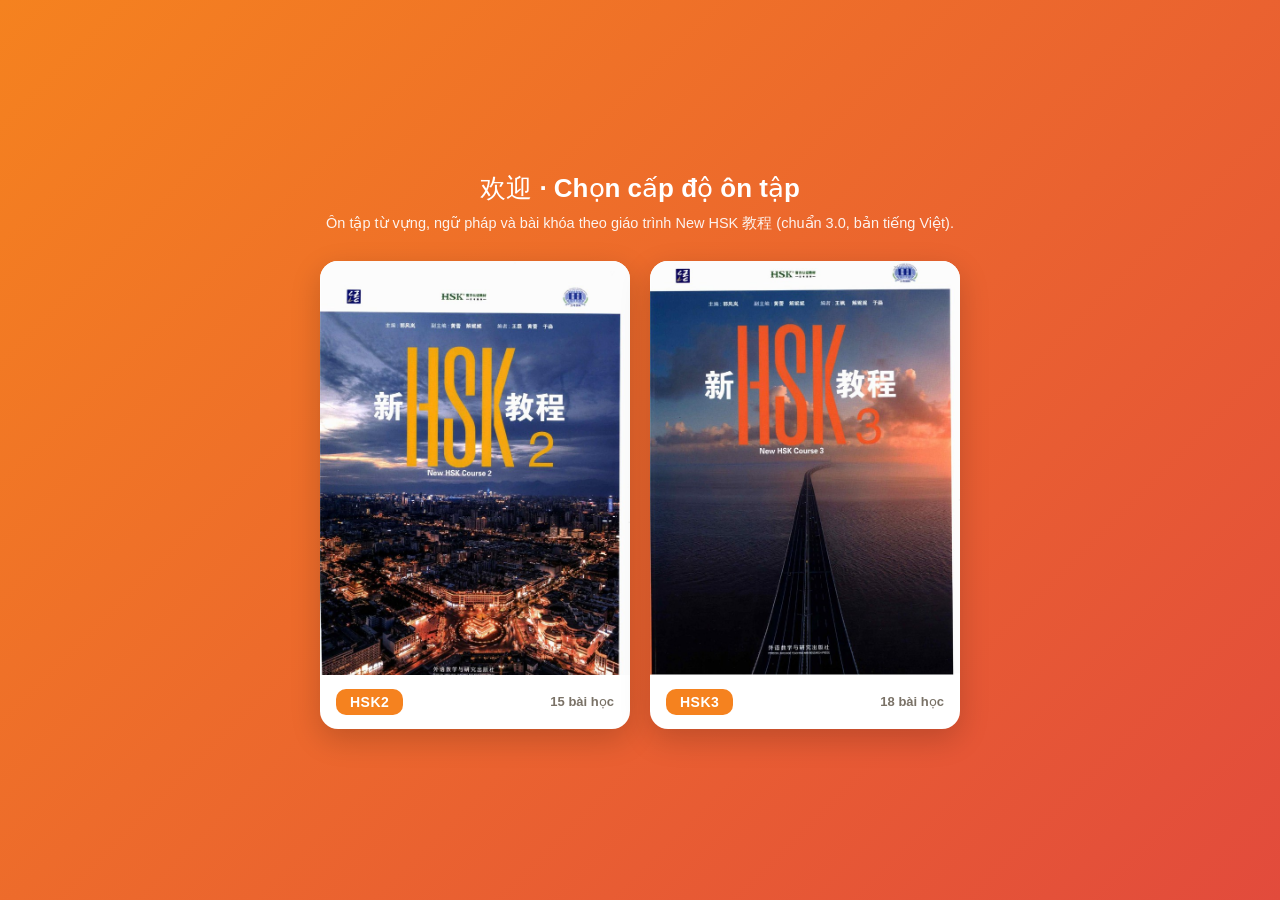
==== index.html @ 250226ad "remove footer counter" ====
<!DOCTYPE html>
<html lang="vi">
<head>
<meta charset="UTF-8">
<meta name="viewport" content="width=device-width, initial-scale=1.0">
<title>Ôn tập HSK (3.0) - Chọn cấp độ</title>
<link rel="stylesheet" href="style.css">

<!-- Google tag (gtag.js) -->
<script async src="https://www.googletagmanager.com/gtag/js?id=G-205LXB6XP1"></script>
<script>
  window.dataLayer = window.dataLayer || [];
  function gtag(){dataLayer.push(arguments);}
  gtag('js', new Date());

  gtag('config', 'G-205LXB6XP1');
</script>
</head>
<body>

<div class="level-picker">
  <div class="level-picker-inner">
    <div class="level-picker-head">
      <h1>欢迎 · Chọn cấp độ ôn tập</h1>
      <p>Ôn tập từ vựng, ngữ pháp và bài khóa theo giáo trình New HSK 教程 (chuẩn 3.0, bản tiếng Việt).</p>
    </div>
    <div class="level-grid">
      <a class="level-card" href="hsk2/index.html">
        <img class="level-cover" src="assets/covers/hsk2-cover.jpg" alt="新HSK教程2">
        <div class="level-info">
          <span class="level-badge">HSK2</span>
          <div class="level-meta">15 bài học</div>
        </div>
      </a>
      <a class="level-card" href="hsk3/index.html">
        <img class="level-cover" src="assets/covers/hsk3-cover.jpg" alt="新HSK教程3">
        <div class="level-info">
          <span class="level-badge">HSK3</span>
          <div class="level-meta">18 bài học</div>
        </div>
      </a>
    </div>
  </div>
</div>

</body>
</html>
---- style.css ----
:root {
  --orange: #f5821f;
  --orange-dark: #d9690a;
  --orange-light: #fff1e2;
  --red: #e24b3c;
  --ink: #2a2520;
  --muted: #7a7267;
  --line: #ece4d8;
  --bg: #fbf8f3;
  --card: #ffffff;
  --green: #3fa155;
  --radius: 14px;
  font-synthesis: none;
}

* { box-sizing: border-box; }

html, body {
  margin: 0;
  padding: 0;
  height: 100%;
  background: var(--bg);
  color: var(--ink);
  font-family: -apple-system, BlinkMacSystemFont, "Segoe UI", "PingFang SC", "Helvetica Neue", Arial, sans-serif;
}

.hanzi, .cn-text {
  font-family: "PingFang SC", "Microsoft YaHei", "Heiti SC", "SimHei", "Noto Sans SC", "Segoe UI", sans-serif;
}

.app { display: flex; flex-direction: column; height: 100vh; }

/* Topbar */
.topbar {
  display: flex;
  align-items: center;
  gap: 14px;
  padding: 10px 16px;
  background: linear-gradient(135deg, var(--orange) 0%, var(--red) 100%);
  color: white;
  box-shadow: 0 2px 10px rgba(0,0,0,0.12);
  z-index: 20;
  flex-shrink: 0;
}
.icon-btn {
  background: rgba(255,255,255,0.18);
  border: none;
  color: white;
  width: 36px; height: 36px;
  border-radius: 10px;
  font-size: 16px;
  cursor: pointer;
  flex-shrink: 0;
}
.icon-btn:hover { background: rgba(255,255,255,0.3); }
.brand { display: flex; align-items: center; gap: 10px; flex-shrink: 0; }
.brand-badge {
  background: white; color: var(--orange-dark);
  font-weight: 800; font-size: 13px;
  padding: 4px 9px; border-radius: 8px;
  letter-spacing: 0.5px;
}
.brand-title { font-size: 14px; font-weight: 500; opacity: 0.95; white-space: nowrap; }
.brand-title strong { font-weight: 700; }
.topbar-search { flex: 1; max-width: 420px; margin-left: auto; }
.topbar-search input {
  width: 100%;
  padding: 9px 14px;
  border-radius: 10px;
  border: none;
  background: rgba(255,255,255,0.92);
  font-size: 14px;
  outline: none;
}

.layout { flex: 1; display: flex; min-height: 0; position: relative; }

/* Sidebar */
.sidebar {
  width: 260px;
  flex-shrink: 0;
  background: var(--card);
  border-right: 1px solid var(--line);
  overflow-y: auto;
  padding: 14px 10px 30px;
  transition: width .2s ease, padding .2s ease;
}
@media (min-width: 861px) {
  .sidebar.collapsed { width: 0; padding: 0; border-right: none; overflow: hidden; }
}
.sidebar-section { margin-bottom: 18px; }
.sidebar-label {
  font-size: 11px; text-transform: uppercase; letter-spacing: 0.8px;
  color: var(--muted); font-weight: 700; padding: 6px 10px;
}
.nav-item, .lesson-item {
  display: flex; align-items: center; gap: 8px;
  padding: 10px 12px; border-radius: 10px;
  text-decoration: none; color: var(--ink); font-size: 14px;
  cursor: pointer; margin-bottom: 2px; font-weight: 500;
  border: none; background: none; width: 100%; text-align: left;
}
.nav-item:hover, .lesson-item:hover { background: var(--orange-light); }
.nav-item.active, .lesson-item.active { background: var(--orange); color: white; }
.lesson-item .lid {
  display: inline-flex; align-items: center; justify-content: center;
  width: 24px; height: 24px; border-radius: 7px;
  background: var(--orange-light); color: var(--orange-dark);
  font-size: 12px; font-weight: 800; flex-shrink: 0;
}
.lesson-item.active .lid { background: rgba(255,255,255,0.25); color: white; }
.lesson-item .ltitle { overflow: hidden; text-overflow: ellipsis; white-space: nowrap; font-size: 13.5px; }
.sidebar-backdrop { display: none; }

/* Main */
.main { flex: 1; overflow-y: auto; padding: 22px 26px 60px; min-width: 0; }
.main-inner { max-width: 920px; margin: 0 auto; }

/* Home */
.hero {
  background: linear-gradient(135deg, var(--orange) 0%, var(--red) 100%);
  border-radius: var(--radius);
  padding: 28px 26px;
  color: white;
  margin-bottom: 20px;
}
.hero h1 { margin: 0 0 6px; font-size: 22px; }
.hero p { margin: 0; opacity: 0.92; font-size: 14px; }
.stat-grid { display: grid; grid-template-columns: repeat(auto-fit, minmax(140px,1fr)); gap: 12px; margin: 20px 0; }
.stat-card {
  background: var(--card); border: 1px solid var(--line); border-radius: var(--radius);
  padding: 16px; text-align: center;
}
.stat-card .num { font-size: 26px; font-weight: 800; color: var(--orange-dark); }
.stat-card .label { font-size: 12.5px; color: var(--muted); margin-top: 4px; }

.section-title {
  font-size: 15px; font-weight: 700; margin: 24px 0 10px;
  display: flex; align-items: center; gap: 8px;
}

.lesson-grid { display: grid; grid-template-columns: repeat(auto-fill, minmax(230px,1fr)); gap: 12px; }
.lesson-card {
  background: var(--card); border: 1px solid var(--line); border-radius: var(--radius);
  padding: 14px 16px; cursor: pointer; transition: box-shadow .15s, transform .15s;
  text-decoration: none; color: var(--ink); display: block;
}
.lesson-card:hover { box-shadow: 0 6px 18px rgba(0,0,0,0.08); transform: translateY(-1px); }
.lesson-card .tag {
  display: inline-block; background: var(--orange); color: white; font-size: 11px; font-weight: 800;
  padding: 2px 8px; border-radius: 6px; margin-bottom: 8px;
}
.lesson-card .lc-cn { font-size: 16px; font-weight: 700; margin-bottom: 2px; }
.lesson-card .lc-vn { font-size: 13px; color: var(--muted); }
.lesson-card .lc-meta { font-size: 11.5px; color: var(--orange-dark); margin-top: 8px; font-weight: 600; }

.legend-table { width: 100%; border-collapse: collapse; font-size: 13px; }
.legend-table th, .legend-table td { text-align: left; padding: 6px 10px; border-bottom: 1px solid var(--line); }
.legend-table th { color: var(--muted); font-weight: 600; font-size: 11.5px; text-transform: uppercase; }

/* Lesson page header */
.lesson-head {
  background: var(--card); border: 1px solid var(--line); border-radius: var(--radius);
  padding: 18px 20px; margin-bottom: 16px;
}
.lesson-head .tag { display: inline-block; background: var(--orange); color: white; font-size: 12px; font-weight: 800; padding: 3px 10px; border-radius: 7px; margin-bottom: 8px; }
.lesson-head h2 { margin: 0 0 2px; font-size: 20px; }
.lesson-head .pinyin-line { color: var(--orange-dark); font-size: 13.5px; margin-bottom: 2px; }
.lesson-head .vn-line { color: var(--muted); font-size: 14px; }
.goals { margin-top: 12px; padding-top: 12px; border-top: 1px dashed var(--line); }
.goals ul { margin: 6px 0 0; padding-left: 20px; font-size: 13.5px; color: var(--ink); }
.goals li { margin-bottom: 4px; }

/* Tabs */
.tabs { display: flex; gap: 6px; margin-bottom: 16px; border-bottom: 2px solid var(--line); }
.tab-btn {
  background: none; border: none; padding: 10px 16px; font-size: 14px; font-weight: 600;
  color: var(--muted); cursor: pointer; border-bottom: 2px solid transparent; margin-bottom: -2px;
  display: inline-flex; align-items: center; gap: 6px;
}
.tab-btn.active { color: var(--orange-dark); border-bottom-color: var(--orange); }
.lesson-nav { display: flex; justify-content: space-between; margin-top: 24px; gap: 10px; }

/* Vocab table */
.vocab-toolbar { display: flex; gap: 10px; margin-bottom: 12px; align-items: center; flex-wrap: wrap; }
.vocab-toolbar input[type=search] {
  flex: 1; min-width: 180px; padding: 9px 12px; border-radius: 10px; border: 1px solid var(--line); font-size: 13.5px;
}
.vocab-toolbar select,
.fc-setup select {
  padding: 9px 32px 9px 12px; border-radius: 10px; border: 1px solid var(--line);
  font-size: 13.5px; font-family: inherit; color: var(--ink); background-color: var(--card);
  appearance: none; -webkit-appearance: none; cursor: pointer;
  background-image: url("data:image/svg+xml,%3Csvg xmlns='http://www.w3.org/2000/svg' width='10' height='6'%3E%3Cpath d='M0 0l5 6 5-6z' fill='%237a7267'/%3E%3C/svg%3E");
  background-repeat: no-repeat; background-position: right 12px center;
}
.vocab-toolbar select:focus, .fc-setup select:focus { outline: none; border-color: var(--orange); }
.vocab-card-list { display: flex; flex-direction: column; gap: 8px; }
.vocab-row {
  display: flex; align-items: center; gap: 14px;
  background: var(--card); border: 1px solid var(--line); border-radius: 12px;
  padding: 10px 14px;
}
.vocab-row .vhanzi { font-size: 22px; font-weight: 700; min-width: 70px; }
.vocab-row .vmid { flex: 1; min-width: 0; }
.vocab-row .vpinyin { color: var(--orange-dark); font-size: 13.5px; font-weight: 600; }
.vocab-row .vpos { display: inline-block; background: var(--orange-light); color: var(--orange-dark); font-size: 11px; font-weight: 700; padding: 1px 7px; border-radius: 6px; margin-left: 6px; }
.vocab-row .vvn { font-size: 14px; margin-top: 2px; }
.vspeak { background: none; border: none; cursor: pointer; color: var(--muted); padding: 0; display: inline-flex; align-items: center; vertical-align: middle; flex-shrink: 0; }
.icon-speaker { width: 17px; height: 17px; display: block; }
.vspeak-sm .icon-speaker { width: 14px; height: 14px; }
.icon-nav { width: 18px; height: 18px; display: block; flex-shrink: 0; }
.vocab-row .vwrite {
  background: var(--orange-light); color: var(--orange-dark); border: none; cursor: pointer;
  flex-shrink: 0; font-size: 11px; font-weight: 700; padding: 6px 10px; border-radius: 8px; white-space: nowrap;
}
.vocab-row .vwrite:hover { background: #ffe4c2; }
.vocab-row .vlesson { font-size: 11px; color: var(--muted); flex-shrink: 0; background: var(--bg); padding: 3px 8px; border-radius: 7px; }

/* Grammar */
.grammar-card {
  background: var(--card); border: 1px solid var(--line); border-radius: var(--radius);
  padding: 16px 18px; margin-bottom: 14px;
}
.grammar-card h3 { margin: 0 0 8px; font-size: 16px; color: var(--orange-dark); }
.grammar-card .explain { font-size: 14px; line-height: 1.6; margin-bottom: 10px; }
.example-row { padding: 8px 10px; background: var(--bg); border-radius: 9px; margin-bottom: 6px; font-size: 13.5px; }
.example-row .ex-cn { font-weight: 600; font-size: 15px; }
.example-row .ex-pinyin { color: var(--orange-dark); }
.example-row .ex-vn { color: var(--muted); }

/* Texts */
.text-card {
  background: var(--card); border: 1px solid var(--line); border-radius: var(--radius);
  padding: 18px 20px; margin-bottom: 16px;
}
.text-card .text-label { font-weight: 800; color: var(--orange-dark); margin-bottom: 10px; font-size: 14px; }
.audio-row { display: flex; flex-wrap: wrap; gap: 14px; margin-bottom: 14px; }
.audio-block {
  display: flex; flex-direction: column; gap: 4px;
  background: var(--orange-light); border-radius: 12px; padding: 8px 12px;
}
.audio-block .audio-label { font-size: 11.5px; font-weight: 700; color: var(--orange-dark); }
.audio-block audio { height: 32px; max-width: 260px; }
/* Dialogue — speech bubble with speaker avatar, like the textbook */
.dlg-line { display: flex; gap: 10px; margin-bottom: 16px; align-items: flex-start; }
.dlg-avatars { display: flex; flex-direction: row; flex-wrap: wrap; gap: 4px; width: 62px; flex-shrink: 0; justify-content: center; }
.avatar-chip { display: flex; flex-direction: column; align-items: center; width: 58px; }
.avatar-chip .avatar-img, .avatar-chip .avatar-fallback {
  width: 46px; height: 46px; border-radius: 50%; object-fit: cover;
  box-shadow: 0 2px 6px rgba(0,0,0,0.12); flex-shrink: 0;
}
.avatar-chip .avatar-fallback { border: 2px solid var(--orange); display: flex; align-items: center; justify-content: center; color: white; font-weight: 800; font-size: 16px; }
.avatar-chip .avatar-pinyin { font-size: 9px; color: var(--muted); margin-top: 4px; line-height: 1.1; white-space: nowrap; }
.avatar-chip .avatar-label {
  font-size: 10.5px; font-weight: 700; color: var(--ink); line-height: 1.15; text-align: center;
  max-width: 58px; overflow: hidden; text-overflow: ellipsis; white-space: nowrap;
}
.dlg-bubble {
  position: relative; flex: 1; min-width: 0;
  background: var(--card); border: 1.5px solid var(--orange); border-radius: 4px 16px 16px 16px;
  padding: 10px 16px 11px;
}
.dlg-pinyin { color: var(--orange-dark); font-size: 13px; margin-bottom: 2px; }
.dlg-cn { font-size: 16.5px; line-height: 1.55; font-weight: 600; }
.dlg-vn { color: var(--muted); font-size: 13.5px; margin-top: 12px; padding-top: 10px; border-top: 1px dashed var(--line); }

/* Passage — letter / diary page styling */
.diary-card {
  position: relative; overflow: hidden;
  background-color: #fdf8ec;
  background-image: repeating-linear-gradient(to bottom, transparent 0, transparent 30px, rgba(217,105,10,0.16) 31px);
  border: 1px solid #ecdcb8; border-radius: 14px;
  padding: 26px 28px 22px; box-shadow: 0 6px 18px rgba(0,0,0,0.07);
}
.diary-card::after {
  content: ''; position: absolute; top: 0; right: 0; width: 0; height: 0;
  border-style: solid; border-width: 0 28px 28px 0; border-color: transparent #f1dfb4 transparent transparent;
  filter: drop-shadow(-1px 1px 1px rgba(0,0,0,0.1));
}
.passage-pinyin { color: #b9772a; font-size: 13.5px; line-height: 1.9; }
.passage-cn {
  font-family: 'STKaiti', 'Kaiti SC', 'Kaiti TC', 'Baoli SC', '楷体', 'PingFang SC', serif;
  font-size: 18.5px; line-height: 2; color: #3a2f22; margin-top: 8px;
}
.passage-vn {
  color: #6b5a3f; font-size: 14px; line-height: 1.75; font-style: italic;
  margin-top: 16px; padding-top: 14px; padding-left: 14px; border-top: 1px dashed #d9c391; border-left: 3px solid #e3bd74;
}
.toggle-row { display: flex; gap: 8px; margin-bottom: 10px; }
.toggle-chip {
  font-size: 12px; padding: 5px 11px; border-radius: 20px; border: 1px solid var(--line);
  background: var(--card); cursor: pointer; font-weight: 600; color: var(--muted);
}
.toggle-chip.on { background: var(--orange); border-color: var(--orange); color: white; }
.hide-content { display: none !important; }

.btn {
  padding: 10px 18px; border-radius: 10px; border: none; font-size: 14px; font-weight: 700; cursor: pointer;
  display: inline-flex; align-items: center; justify-content: center; gap: 6px;
}
.btn-primary { background: var(--orange); color: white; }
.btn-primary:hover { background: var(--orange-dark); }
.btn-ghost { background: var(--orange-light); color: var(--orange-dark); }
.btn-ghost:hover { background: #ffe4c2; }
.btn-wrong { background: #fde3e0; color: var(--red); flex: 1; }
.btn-correct { background: #e1f3e4; color: var(--green); flex: 1; }
.btn:disabled { opacity: .5; cursor: not-allowed; }

.empty-state { text-align: center; padding: 50px 20px; color: var(--muted); }

/* Flashcard setup */
.fc-setup { background: var(--card); border: 1px solid var(--line); border-radius: var(--radius); padding: 20px; }
.fc-setup label { display: block; font-size: 13.5px; font-weight: 600; margin: 14px 0 6px; }
.fc-setup select { width: 100%; }
.radio-group { display: flex; gap: 10px; flex-wrap: wrap; }
.radio-chip { padding: 8px 14px; border-radius: 20px; border: 1px solid var(--line); cursor: pointer; font-size: 13px; font-weight: 600; }
.radio-chip.active { background: var(--orange); color: white; border-color: var(--orange); }

/* Flashcard modal */
.modal-overlay {
  display: none; position: fixed; inset: 0; background: rgba(30,20,10,0.55);
  align-items: center; justify-content: center; z-index: 100; padding: 16px;
}
.modal-overlay.show { display: flex; }
.modal.flashcard-modal {
  background: var(--bg); border-radius: 18px; width: 100%; max-width: 480px;
  padding: 16px; display: flex; flex-direction: column; gap: 14px;
}
.flashcard-header { display: flex; justify-content: space-between; align-items: center; font-size: 13px; color: var(--muted); font-weight: 700; }
.flashcard-header .icon-btn { background: var(--line); color: var(--ink); }
.flashcard-stage { perspective: 1200px; }
.flashcard {
  position: relative; width: 100%; height: 260px; cursor: pointer;
  transform-style: preserve-3d; transition: transform .45s;
}
.flashcard.flipped { transform: rotateY(180deg); }
.flashcard-face {
  position: absolute; inset: 0; backface-visibility: hidden;
  background: var(--card); border: 1px solid var(--line); border-radius: 16px;
  display: flex; flex-direction: column; align-items: center; justify-content: center;
  padding: 20px; text-align: center; gap: 8px;
}
.flashcard-back { transform: rotateY(180deg); }
.fc-hanzi { font-size: 44px; font-weight: 800; }
.fc-pinyin { font-size: 18px; color: var(--orange-dark); font-weight: 600; }
.fc-pos { font-size: 12px; color: var(--muted); }
.fc-vn { font-size: 18px; font-weight: 600; }
.fc-hint { font-size: 12px; color: var(--muted); margin-top: 10px; }
.flashcard-controls { display: flex; justify-content: center; gap: 10px; }
.flashcard-answers { display: flex; gap: 10px; }

/* Stroke order / handwriting practice modal */
.modal.stroke-modal {
  background: var(--bg); border-radius: 18px; width: 100%; max-width: 420px;
  padding: 18px; display: flex; flex-direction: column; gap: 12px;
}
.stroke-header { display: flex; justify-content: space-between; align-items: flex-start; }
.stroke-header .icon-btn { background: var(--line); color: var(--ink); }
.stroke-hanzi-title { font-size: 26px; font-weight: 800; }
.stroke-word-meta { font-size: 13px; color: var(--muted); margin-top: 2px; }
.stroke-char-tabs { display: flex; gap: 6px; flex-wrap: wrap; }
.stroke-char-tab {
  width: 36px; height: 36px; border-radius: 10px; border: 1px solid var(--line);
  background: var(--card); font-size: 16px; font-weight: 700; cursor: pointer; color: var(--ink);
}
.stroke-char-tab.active { background: var(--orange); border-color: var(--orange); color: white; }
.stroke-stage { display: flex; justify-content: center; }
.stroke-target {
  width: 260px; height: 260px; background: var(--card); border: 1px solid var(--line); border-radius: 16px;
  background-image: linear-gradient(var(--line) 1px, transparent 1px), linear-gradient(90deg, var(--line) 1px, transparent 1px);
  background-size: 50% 50%; background-position: center;
}
.stroke-feedback { min-height: 20px; text-align: center; font-size: 13.5px; font-weight: 600; color: var(--muted); }
.stroke-feedback.ok { color: var(--green); }
.stroke-feedback.warn { color: var(--red); }
.stroke-feedback.done { color: var(--orange-dark); }
.stroke-controls { display: flex; gap: 10px; }
.stroke-controls .btn { flex: 1; }

/* Level picker (landing page) */
.level-picker {
  min-height: 100vh; display: flex; align-items: center; justify-content: center;
  padding: 24px; background: linear-gradient(135deg, var(--orange) 0%, var(--red) 100%);
}
.level-picker-inner { max-width: 640px; width: 100%; }
.level-picker-head { text-align: center; color: white; margin-bottom: 28px; }
.level-picker-head h1 { margin: 0 0 8px; font-size: 26px; }
.level-picker-head p { margin: 0; opacity: 0.92; font-size: 14.5px; }
.level-grid { display: grid; grid-template-columns: repeat(auto-fit, minmax(220px,1fr)); gap: 20px; }
.level-card {
  background: var(--card); border-radius: 18px; overflow: hidden; text-decoration: none; color: var(--ink);
  box-shadow: 0 10px 30px rgba(0,0,0,0.18); transition: transform .15s, box-shadow .15s;
  display: flex; flex-direction: column;
}
.level-card:hover { transform: translateY(-4px); box-shadow: 0 16px 40px rgba(0,0,0,0.28); }
.level-card .level-cover { width: 100%; aspect-ratio: 3/4; object-fit: cover; object-position: top; display: block; }
.level-info {
  display: flex; align-items: center; justify-content: space-between; gap: 10px;
  padding: 14px 16px;
}
.level-badge {
  display: inline-block; background: var(--orange); color: white; font-weight: 800; font-size: 14px;
  padding: 5px 14px; border-radius: 10px; letter-spacing: 0.5px;
}
.level-card .level-meta { font-size: 13px; color: var(--muted); font-weight: 600; }


/* Responsive */
@media (max-width: 860px) {
  .brand-title { display: none; }
  .sidebar {
    position: fixed; top: 56px; bottom: 0; left: 0; z-index: 30;
    transform: translateX(-100%); transition: transform .2s; box-shadow: 4px 0 20px rgba(0,0,0,0.15);
  }
  .sidebar.open { transform: translateX(0); }
  .sidebar-backdrop.show { display: block; position: fixed; inset: 56px 0 0 0; background: rgba(0,0,0,0.3); z-index: 25; }
  .main { padding: 16px 14px 60px; }
}
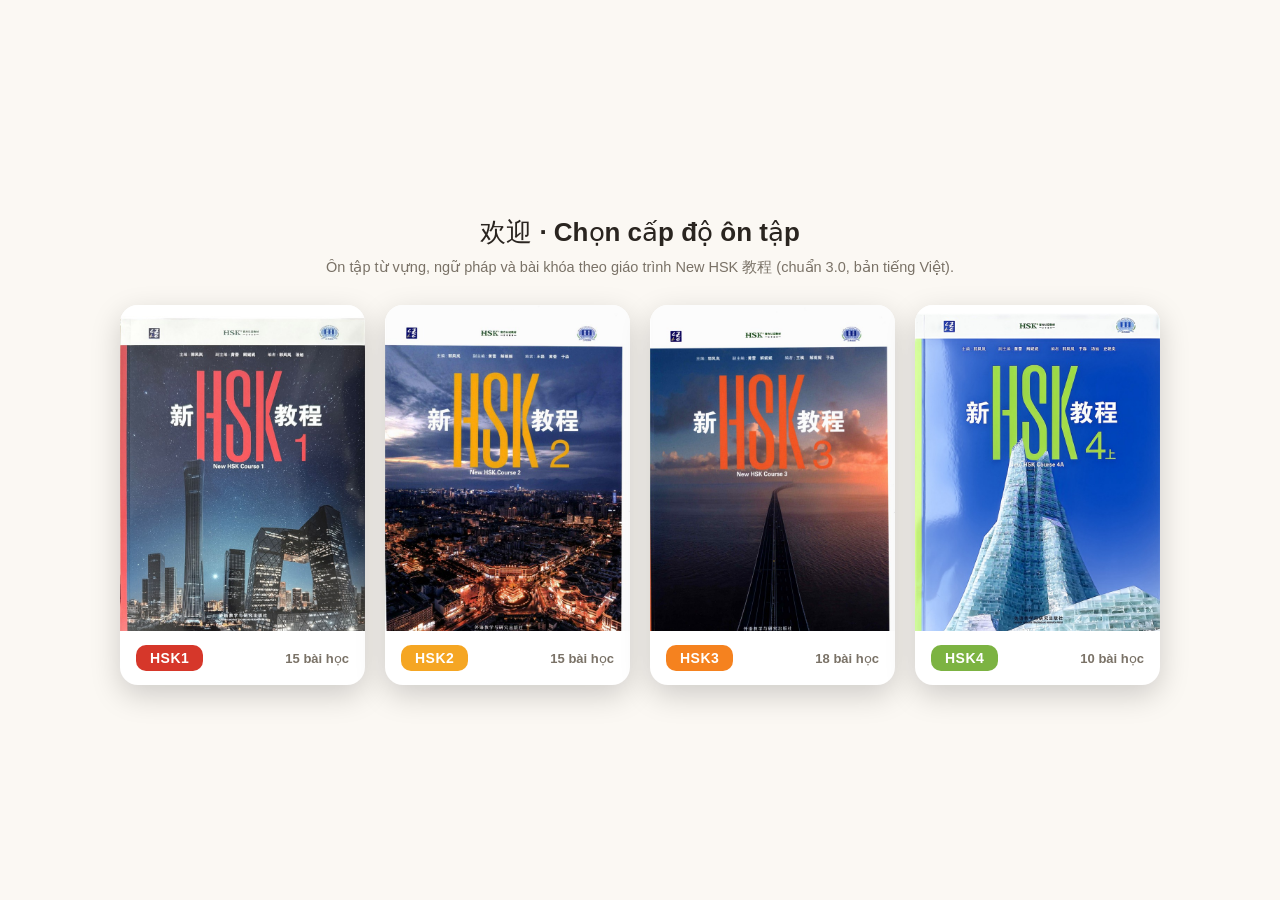
==== commit f957218f: "Add HSK1 and HSK4" ====
--- a/index.html
+++ b/index.html
@@ -25,18 +25,32 @@
       <p>Ôn tập từ vựng, ngữ pháp và bài khóa theo giáo trình New HSK 教程 (chuẩn 3.0, bản tiếng Việt).</p>
     </div>
     <div class="level-grid">
+      <a class="level-card" href="hsk1/index.html">
+        <img class="level-cover" src="assets/covers/hsk1-cover.jpg" alt="新HSK教程1">
+        <div class="level-info">
+          <span class="level-badge badge-hsk1">HSK1</span>
+          <div class="level-meta">15 bài học</div>
+        </div>
+      </a>
       <a class="level-card" href="hsk2/index.html">
         <img class="level-cover" src="assets/covers/hsk2-cover.jpg" alt="新HSK教程2">
         <div class="level-info">
-          <span class="level-badge">HSK2</span>
+          <span class="level-badge badge-hsk2">HSK2</span>
           <div class="level-meta">15 bài học</div>
         </div>
       </a>
       <a class="level-card" href="hsk3/index.html">
         <img class="level-cover" src="assets/covers/hsk3-cover.jpg" alt="新HSK教程3">
         <div class="level-info">
-          <span class="level-badge">HSK3</span>
+          <span class="level-badge badge-hsk3">HSK3</span>
           <div class="level-meta">18 bài học</div>
+        </div>
+      </a>
+      <a class="level-card" href="hsk4/index.html">
+        <img class="level-cover" src="assets/covers/hsk4-cover.jpg" alt="新HSK教程4上">
+        <div class="level-info">
+          <span class="level-badge badge-hsk4">HSK4</span>
+          <div class="level-meta">10 bài học</div>
         </div>
       </a>
     </div>
--- a/style.css
+++ b/style.css
@@ -9,6 +9,7 @@
   --bg: #fbf8f3;
   --card: #ffffff;
   --green: #3fa155;
+  --accent2: #e24b3c;
   --radius: 14px;
   font-synthesis: none;
 }
@@ -36,7 +37,7 @@
   align-items: center;
   gap: 14px;
   padding: 10px 16px;
-  background: linear-gradient(135deg, var(--orange) 0%, var(--red) 100%);
+  background: linear-gradient(135deg, var(--orange) 0%, var(--accent2) 100%);
   color: white;
   box-shadow: 0 2px 10px rgba(0,0,0,0.12);
   z-index: 20;
@@ -118,7 +119,7 @@
 
 /* Home */
 .hero {
-  background: linear-gradient(135deg, var(--orange) 0%, var(--red) 100%);
+  background: linear-gradient(135deg, var(--orange) 0%, var(--accent2) 100%);
   border-radius: var(--radius);
   padding: 28px 26px;
   color: white;
@@ -269,7 +270,6 @@
 .diary-card {
   position: relative; overflow: hidden;
   background-color: #fdf8ec;
-  background-image: repeating-linear-gradient(to bottom, transparent 0, transparent 30px, rgba(217,105,10,0.16) 31px);
   border: 1px solid #ecdcb8; border-radius: 14px;
   padding: 26px 28px 22px; box-shadow: 0 6px 18px rgba(0,0,0,0.07);
 }
@@ -381,13 +381,13 @@
 /* Level picker (landing page) */
 .level-picker {
   min-height: 100vh; display: flex; align-items: center; justify-content: center;
-  padding: 24px; background: linear-gradient(135deg, var(--orange) 0%, var(--red) 100%);
-}
-.level-picker-inner { max-width: 640px; width: 100%; }
-.level-picker-head { text-align: center; color: white; margin-bottom: 28px; }
+  padding: 24px; background: var(--bg);
+}
+.level-picker-inner { max-width: 1040px; width: 100%; }
+.level-picker-head { text-align: center; color: var(--ink); margin-bottom: 28px; }
 .level-picker-head h1 { margin: 0 0 8px; font-size: 26px; }
-.level-picker-head p { margin: 0; opacity: 0.92; font-size: 14.5px; }
-.level-grid { display: grid; grid-template-columns: repeat(auto-fit, minmax(220px,1fr)); gap: 20px; }
+.level-picker-head p { margin: 0; color: var(--muted); font-size: 14.5px; }
+.level-grid { display: grid; grid-template-columns: repeat(auto-fit, minmax(190px,1fr)); gap: 20px; }
 .level-card {
   background: var(--card); border-radius: 18px; overflow: hidden; text-decoration: none; color: var(--ink);
   box-shadow: 0 10px 30px rgba(0,0,0,0.18); transition: transform .15s, box-shadow .15s;
@@ -403,6 +403,10 @@
   display: inline-block; background: var(--orange); color: white; font-weight: 800; font-size: 14px;
   padding: 5px 14px; border-radius: 10px; letter-spacing: 0.5px;
 }
+.level-badge.badge-hsk1 { background: #d6372a; }
+.level-badge.badge-hsk2 { background: #f5a623; }
+.level-badge.badge-hsk3 { background: #f5821f; }
+.level-badge.badge-hsk4 { background: #7cb342; }
 .level-card .level-meta { font-size: 13px; color: var(--muted); font-weight: 600; }
 
 
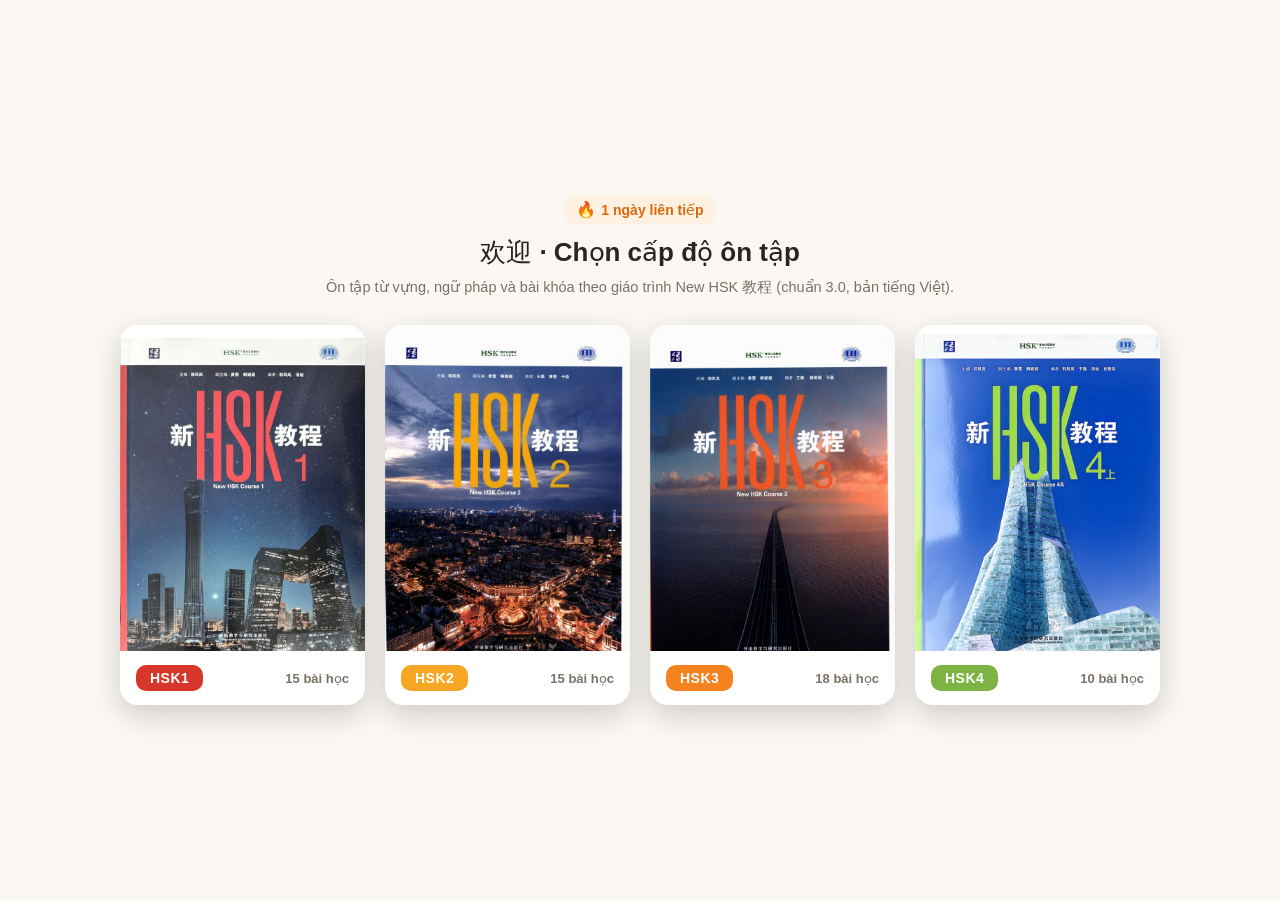
==== commit ce85472b: "Add icon and streak" ====
--- a/index.html
+++ b/index.html
@@ -4,6 +4,7 @@
 <meta charset="UTF-8">
 <meta name="viewport" content="width=device-width, initial-scale=1.0">
 <title>Ôn tập HSK (3.0) - Chọn cấp độ</title>
+<link rel="icon" type="image/png" href="assets/icons/favicon-root.png">
 <link rel="stylesheet" href="style.css">
 
 <!-- Google tag (gtag.js) -->
@@ -15,11 +16,23 @@
 
   gtag('config', 'G-205LXB6XP1');
 </script>
+<script src="streak.js"></script>
 </head>
 <body>
 
 <div class="level-picker">
   <div class="level-picker-inner">
+    <div class="streak-row">
+      <div class="streak-badge on-light gray" id="streakBadge">
+        <span class="streak-flame-wrap"><span class="streak-flame">🔥</span></span>
+        <span class="streak-text"><span class="streak-count">0</span> ngày liên tiếp</span>
+      </div>
+    </div>
+    <!-- <div class="streak-debug-row">
+      <span>Debug:</span>
+      <button type="button" onclick="debugStreakContinue()">Nối chuỗi</button>
+      <button type="button" onclick="debugStreakBreak()">Cắt chuỗi</button>
+    </div> -->
     <div class="level-picker-head">
       <h1>欢迎 · Chọn cấp độ ôn tập</h1>
       <p>Ôn tập từ vựng, ngữ pháp và bài khóa theo giáo trình New HSK 教程 (chuẩn 3.0, bản tiếng Việt).</p>
--- a/style.css
+++ b/style.css
@@ -74,6 +74,58 @@
   outline: none;
 }
 
+/* Streak badge */
+.streak-badge {
+  display: flex; align-items: center; gap: 5px; flex-shrink: 0;
+  background: rgba(255,255,255,0.22); color: white;
+  padding: 7px 13px; border-radius: 20px; font-weight: 800; font-size: 14px;
+}
+.streak-badge.on-light { background: var(--orange-light); color: var(--orange-dark); }
+.streak-row { display: flex; justify-content: center; margin-bottom: 10px; }
+
+.streak-flame-wrap {
+  display: inline-block; font-size: 16px; line-height: 1;
+  filter: grayscale(0) brightness(1); opacity: 1;
+  transition: filter .7s ease, opacity .7s ease;
+}
+.streak-flame {
+  display: inline-block;
+  animation: streakFlicker 1.6s ease-in-out infinite;
+  transform-origin: 50% 85%;
+}
+@keyframes streakFlicker {
+  0%, 100% { transform: scale(1) rotate(-3deg); }
+  25% { transform: scale(1.1, 0.92) rotate(3deg); }
+  50% { transform: scale(0.92, 1.08) rotate(-4deg); }
+  75% { transform: scale(1.06, 0.95) rotate(2deg); }
+}
+.streak-badge.gray .streak-flame-wrap { filter: grayscale(1) brightness(0.75); opacity: .55; }
+.streak-badge.extinguishing .streak-flame-wrap { filter: grayscale(1) brightness(0.55); opacity: .35; transition: filter .5s ease, opacity .5s ease; }
+.streak-badge.igniting .streak-flame-wrap { filter: grayscale(0) brightness(1.35); opacity: 1; transition: filter .45s ease, opacity .45s ease; }
+.streak-badge.lit .streak-flame-wrap { filter: grayscale(0) brightness(1); opacity: 1; }
+
+.streak-text { display: inline-block; transition: opacity .5s ease; opacity: 1; }
+.streak-badge.gray .streak-text { opacity: .55; }
+.streak-badge.extinguishing .streak-text { opacity: .35; transition: opacity .5s ease; }
+.streak-badge.igniting .streak-text, .streak-badge.lit .streak-text { opacity: 1; }
+
+.streak-badge.pulse { animation: streakPulse .6s ease; }
+@keyframes streakPulse {
+  0% { transform: scale(1); }
+  35% { transform: scale(1.16); }
+  65% { transform: scale(0.96); }
+  100% { transform: scale(1); }
+}
+.streak-count { display: inline-block; }
+
+.streak-debug-row { display: flex; align-items: center; gap: 8px; justify-content: center; margin-bottom: 18px; }
+.streak-debug-row span { font-size: 12px; color: var(--muted); }
+.streak-debug-row button {
+  font-size: 12px; padding: 5px 11px; border-radius: 20px; cursor: pointer;
+  border: 1px dashed var(--line); background: var(--card); color: var(--muted); font-weight: 600;
+}
+.streak-debug-row button:hover { color: var(--orange-dark); border-color: var(--orange); }
+
 .layout { flex: 1; display: flex; min-height: 0; position: relative; }
 
 /* Sidebar */
@@ -236,6 +288,18 @@
   padding: 18px 20px; margin-bottom: 16px;
 }
 .text-card .text-label { font-weight: 800; color: var(--orange-dark); margin-bottom: 10px; font-size: 14px; }
+.text-scene { display: flex; gap: 18px; align-items: flex-start; }
+.text-scene .text-main { flex: 1; min-width: 0; }
+.text-illustration {
+  flex: 0 0 38%; max-width: 320px; align-self: flex-start;
+  border-radius: 14px; overflow: hidden; position: sticky; top: 14px;
+  box-shadow: 0 6px 18px rgba(0,0,0,0.12);
+}
+.text-illustration img { width: 100%; height: 100%; object-fit: cover; display: block; }
+@media (max-width: 720px) {
+  .text-scene { flex-direction: column; }
+  .text-illustration { flex: none; max-width: none; width: 100%; max-height: 260px; position: static; order: -1; }
+}
 .audio-row { display: flex; flex-wrap: wrap; gap: 14px; margin-bottom: 14px; }
 .audio-block {
   display: flex; flex-direction: column; gap: 4px;
@@ -265,6 +329,7 @@
 .dlg-pinyin { color: var(--orange-dark); font-size: 13px; margin-bottom: 2px; }
 .dlg-cn { font-size: 16.5px; line-height: 1.55; font-weight: 600; }
 .dlg-vn { color: var(--muted); font-size: 13.5px; margin-top: 12px; padding-top: 10px; border-top: 1px dashed var(--line); }
+.new-word { color: var(--red); }
 
 /* Passage — letter / diary page styling */
 .diary-card {
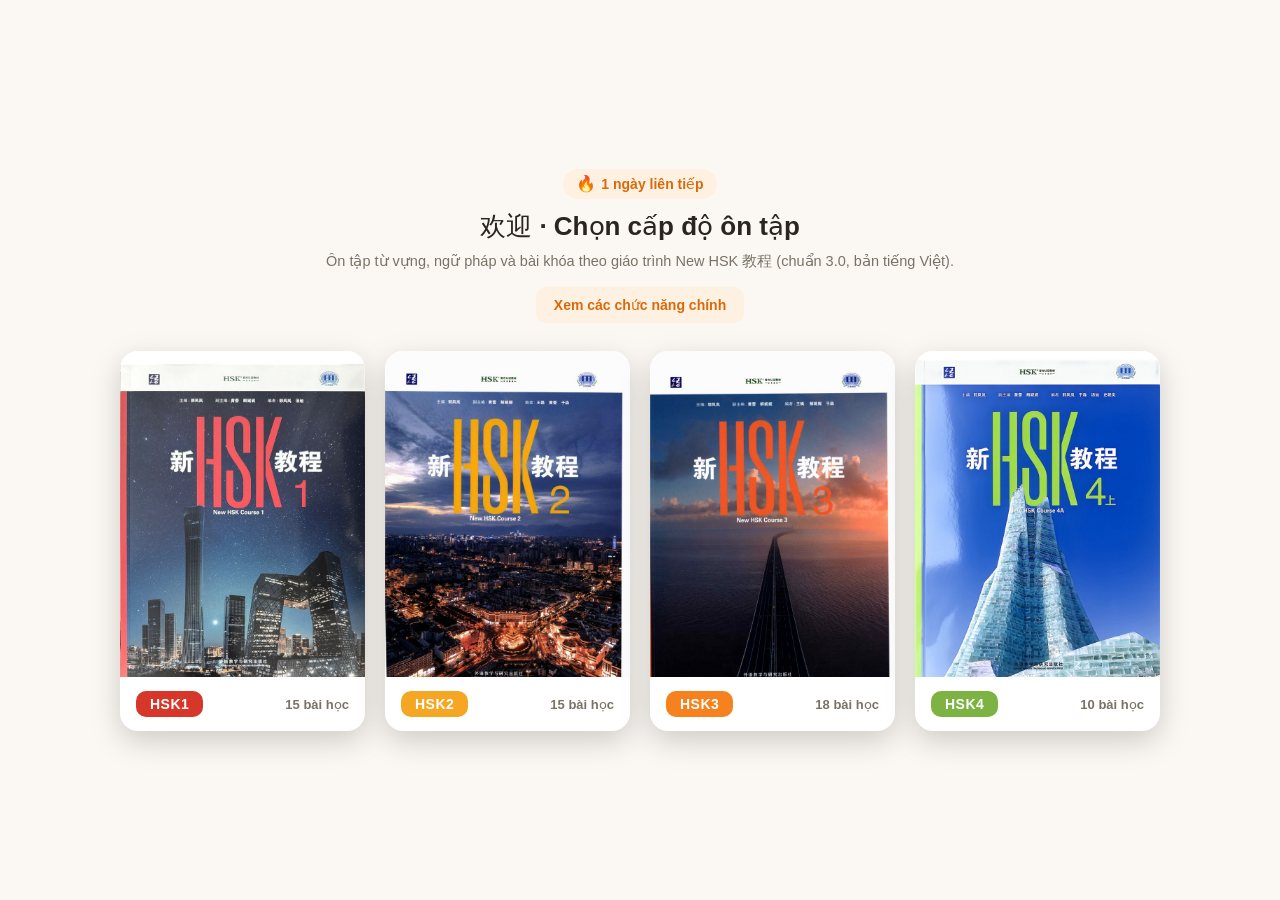
==== commit e7a38d1b: "Update font and popup" ====
--- a/index.html
+++ b/index.html
@@ -36,6 +36,7 @@
     <div class="level-picker-head">
       <h1>欢迎 · Chọn cấp độ ôn tập</h1>
       <p>Ôn tập từ vựng, ngữ pháp và bài khóa theo giáo trình New HSK 教程 (chuẩn 3.0, bản tiếng Việt).</p>
+      <button type="button" class="btn btn-ghost" id="featuresBtn" onclick="document.getElementById('featuresModal').classList.add('show')">Xem các chức năng chính</button>
     </div>
     <div class="level-grid">
       <a class="level-card" href="hsk1/index.html">
@@ -70,5 +71,20 @@
   </div>
 </div>
 
+<div class="modal-overlay" id="featuresModal">
+  <div class="modal features-modal">
+    <div class="flashcard-header">
+      <span>Các chức năng chính</span>
+      <button type="button" class="icon-btn" onclick="document.getElementById('featuresModal').classList.remove('show')">✕</button>
+    </div>
+    <ul class="features-list">
+      <li><strong>Chọn cấp độ</strong> &ndash; HSK1 đến HSK4, mỗi cấp độ gồm nhiều bài học theo giáo trình New HSK 教程 (chuẩn 3.0).</li>
+      <li><strong>Ngữ pháp &amp; bài khóa</strong> &ndash; ôn lại điểm ngữ pháp và nội dung bài khóa (kèm file audio chuẩn) của từng bài.</li>
+      <li><strong>Học từ vựng</strong> &ndash; xem Hán tự, pinyin, nghĩa tiếng Việt và luyện với flashcard lật thẻ. Đặc biệt, xem lịch sử hình thành của chữ Hán qua tài liệu Hán văn giải tự.</li>
+      <li><strong>Luyện viết chữ</strong> &ndash; tập viết theo thứ tự nét (stroke order) cho từng Hán tự.</li>
+    </ul>
+  </div>
+</div>
+
 </body>
 </html>
--- a/style.css
+++ b/style.css
@@ -329,7 +329,8 @@
 .dlg-pinyin { color: var(--orange-dark); font-size: 13px; margin-bottom: 2px; }
 .dlg-cn { font-size: 16.5px; line-height: 1.55; font-weight: 600; }
 .dlg-vn { color: var(--muted); font-size: 13.5px; margin-top: 12px; padding-top: 10px; border-top: 1px dashed var(--line); }
-.new-word { color: var(--red); }
+.new-word { color: var(--red); cursor: pointer; text-decoration: underline dotted; text-underline-offset: 3px; }
+.new-word:hover { color: var(--orange-dark); }
 
 /* Passage — letter / diary page styling */
 .diary-card {
@@ -343,16 +344,23 @@
   border-style: solid; border-width: 0 28px 28px 0; border-color: transparent #f1dfb4 transparent transparent;
   filter: drop-shadow(-1px 1px 1px rgba(0,0,0,0.1));
 }
-.passage-pinyin { color: #b9772a; font-size: 13.5px; line-height: 1.9; }
+.passage-line + .passage-line { margin-top: 14px; }
 .passage-cn {
-  font-family: 'STKaiti', 'Kaiti SC', 'Kaiti TC', 'Baoli SC', '楷体', 'PingFang SC', serif;
-  font-size: 18.5px; line-height: 2; color: #3a2f22; margin-top: 8px;
-}
+  font-family: 'STKaiti', 'Kaiti SC', 'Kaiti TC', 'Baoli SC', '楷体', 'KaiTi', 'DFKai-SB', '標楷體', 'PingFang SC', 'Ma Shan Zheng', serif;
+  font-size: 18.5px; line-height: 2.3; color: #3a2f22;
+}
+.passage-cn ruby { ruby-align: center; margin: 0 1px; }
+.passage-cn rt {
+  font-family: -apple-system, BlinkMacSystemFont, 'Segoe UI', sans-serif;
+  font-size: 11.5px; font-weight: 600; color: #b9772a; text-align: center;
+}
+.passage-cn.ruby-hide rt { visibility: hidden; }
 .passage-vn {
   color: #6b5a3f; font-size: 14px; line-height: 1.75; font-style: italic;
   margin-top: 16px; padding-top: 14px; padding-left: 14px; border-top: 1px dashed #d9c391; border-left: 3px solid #e3bd74;
 }
-.toggle-row { display: flex; gap: 8px; margin-bottom: 10px; }
+.toggle-row { display: flex; align-items: center; flex-wrap: wrap; gap: 8px; margin-bottom: 10px; }
+.toggle-note { font-size: 12px; color: var(--muted); }
 .toggle-chip {
   font-size: 12px; padding: 5px 11px; border-radius: 20px; border: 1px solid var(--line);
   background: var(--card); cursor: pointer; font-weight: 600; color: var(--muted);
@@ -415,6 +423,18 @@
 .flashcard-controls { display: flex; justify-content: center; gap: 10px; }
 .flashcard-answers { display: flex; gap: 10px; }
 
+/* New-word meaning popup */
+.word-modal {
+  background: var(--bg); border-radius: 18px; width: 100%; max-width: 360px;
+  padding: 16px; display: flex; flex-direction: column; gap: 14px;
+}
+.word-modal-body { display: flex; flex-direction: column; align-items: center; gap: 6px; text-align: center; padding: 10px 0 4px; }
+.word-hanzi { font-size: 40px; font-weight: 800; }
+.word-pinyin { font-size: 17px; color: var(--orange-dark); font-weight: 600; }
+.word-pos { font-size: 12px; color: var(--muted); }
+.word-vn { font-size: 17px; font-weight: 600; margin-top: 4px; }
+.word-modal-body .btn { margin-top: 10px; }
+
 /* Stroke order / handwriting practice modal */
 .modal.stroke-modal {
   background: var(--bg); border-radius: 18px; width: 100%; max-width: 420px;
@@ -451,7 +471,13 @@
 .level-picker-inner { max-width: 1040px; width: 100%; }
 .level-picker-head { text-align: center; color: var(--ink); margin-bottom: 28px; }
 .level-picker-head h1 { margin: 0 0 8px; font-size: 26px; }
-.level-picker-head p { margin: 0; color: var(--muted); font-size: 14.5px; }
+.level-picker-head p { margin: 0 0 16px; color: var(--muted); font-size: 14.5px; }
+.features-modal {
+  background: var(--bg); border-radius: 18px; width: 100%; max-width: 440px;
+  padding: 16px; display: flex; flex-direction: column; gap: 14px;
+}
+.features-list { margin: 0; padding-left: 20px; display: flex; flex-direction: column; gap: 10px; color: var(--ink); font-size: 14px; text-align: left; }
+.features-list li { line-height: 1.5; }
 .level-grid { display: grid; grid-template-columns: repeat(auto-fit, minmax(190px,1fr)); gap: 20px; }
 .level-card {
   background: var(--card); border-radius: 18px; overflow: hidden; text-decoration: none; color: var(--ink);
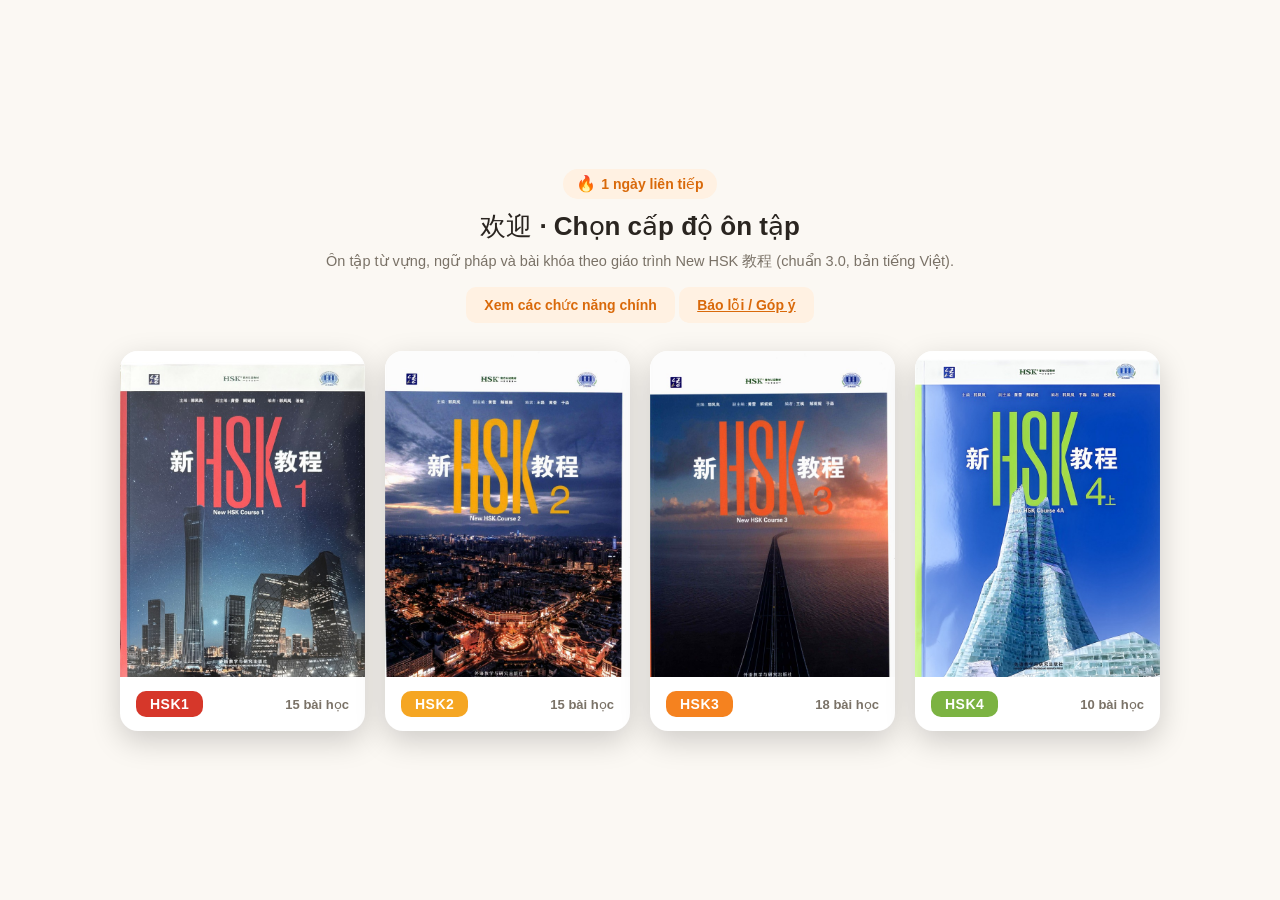
==== commit dc31c0c3: "Add Bug Report feature" ====
--- a/index.html
+++ b/index.html
@@ -37,6 +37,7 @@
       <h1>欢迎 · Chọn cấp độ ôn tập</h1>
       <p>Ôn tập từ vựng, ngữ pháp và bài khóa theo giáo trình New HSK 教程 (chuẩn 3.0, bản tiếng Việt).</p>
       <button type="button" class="btn btn-ghost" id="featuresBtn" onclick="document.getElementById('featuresModal').classList.add('show')">Xem các chức năng chính</button>
+      <a class="btn btn-ghost" href="https://forms.gle/Fj5xEgjCc4JBUwaV6" target="_blank" rel="noopener">Báo lỗi / Góp ý</a>
     </div>
     <div class="level-grid">
       <a class="level-card" href="hsk1/index.html">
@@ -80,7 +81,7 @@
     <ul class="features-list">
       <li><strong>Chọn cấp độ</strong> &ndash; HSK1 đến HSK4, mỗi cấp độ gồm nhiều bài học theo giáo trình New HSK 教程 (chuẩn 3.0).</li>
       <li><strong>Ngữ pháp &amp; bài khóa</strong> &ndash; ôn lại điểm ngữ pháp và nội dung bài khóa (kèm file audio chuẩn) của từng bài.</li>
-      <li><strong>Học từ vựng</strong> &ndash; xem Hán tự, pinyin, nghĩa tiếng Việt và luyện với flashcard lật thẻ. Đặc biệt, xem lịch sử hình thành của chữ Hán qua tài liệu Hán văn giải tự.</li>
+      <li><strong>Học từ vựng</strong> &ndash; xem Hán tự, pinyin, nghĩa tiếng Việt và luyện với flashcard lật thẻ.</li>
       <li><strong>Luyện viết chữ</strong> &ndash; tập viết theo thứ tự nét (stroke order) cho từng Hán tự.</li>
     </ul>
   </div>
--- a/style.css
+++ b/style.css
@@ -346,7 +346,6 @@
 }
 .passage-line + .passage-line { margin-top: 14px; }
 .passage-cn {
-  font-family: 'STKaiti', 'Kaiti SC', 'Kaiti TC', 'Baoli SC', '楷体', 'KaiTi', 'DFKai-SB', '標楷體', 'PingFang SC', 'Ma Shan Zheng', serif;
   font-size: 18.5px; line-height: 2.3; color: #3a2f22;
 }
 .passage-cn ruby { ruby-align: center; margin: 0 1px; }
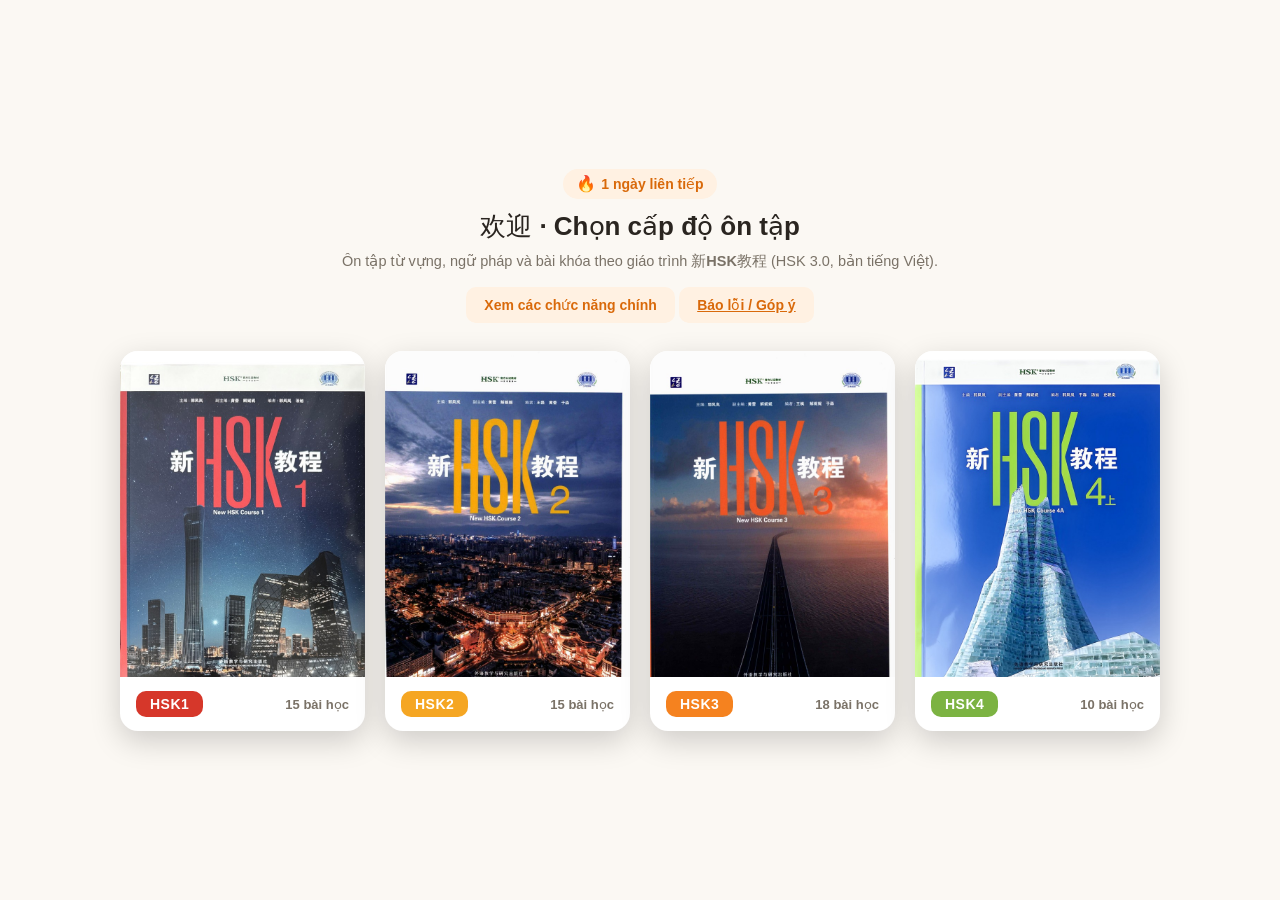
==== commit 8267f6b5: "Update cover page" ====
--- a/index.html
+++ b/index.html
@@ -35,7 +35,7 @@
     </div> -->
     <div class="level-picker-head">
       <h1>欢迎 · Chọn cấp độ ôn tập</h1>
-      <p>Ôn tập từ vựng, ngữ pháp và bài khóa theo giáo trình New HSK 教程 (chuẩn 3.0, bản tiếng Việt).</p>
+      <p>Ôn tập từ vựng, ngữ pháp và bài khóa theo giáo trình <b>新HSK教程</b> (HSK 3.0, bản tiếng Việt).</p>
       <button type="button" class="btn btn-ghost" id="featuresBtn" onclick="document.getElementById('featuresModal').classList.add('show')">Xem các chức năng chính</button>
       <a class="btn btn-ghost" href="https://forms.gle/Fj5xEgjCc4JBUwaV6" target="_blank" rel="noopener">Báo lỗi / Góp ý</a>
     </div>
--- a/style.css
+++ b/style.css
@@ -433,6 +433,8 @@
 .word-pos { font-size: 12px; color: var(--muted); }
 .word-vn { font-size: 17px; font-weight: 600; margin-top: 4px; }
 .word-modal-body .btn { margin-top: 10px; }
+.word-modal-actions { display: flex; gap: 8px; margin-top: 10px; }
+.word-modal-actions .btn { margin-top: 0; }
 
 /* Stroke order / handwriting practice modal */
 .modal.stroke-modal {
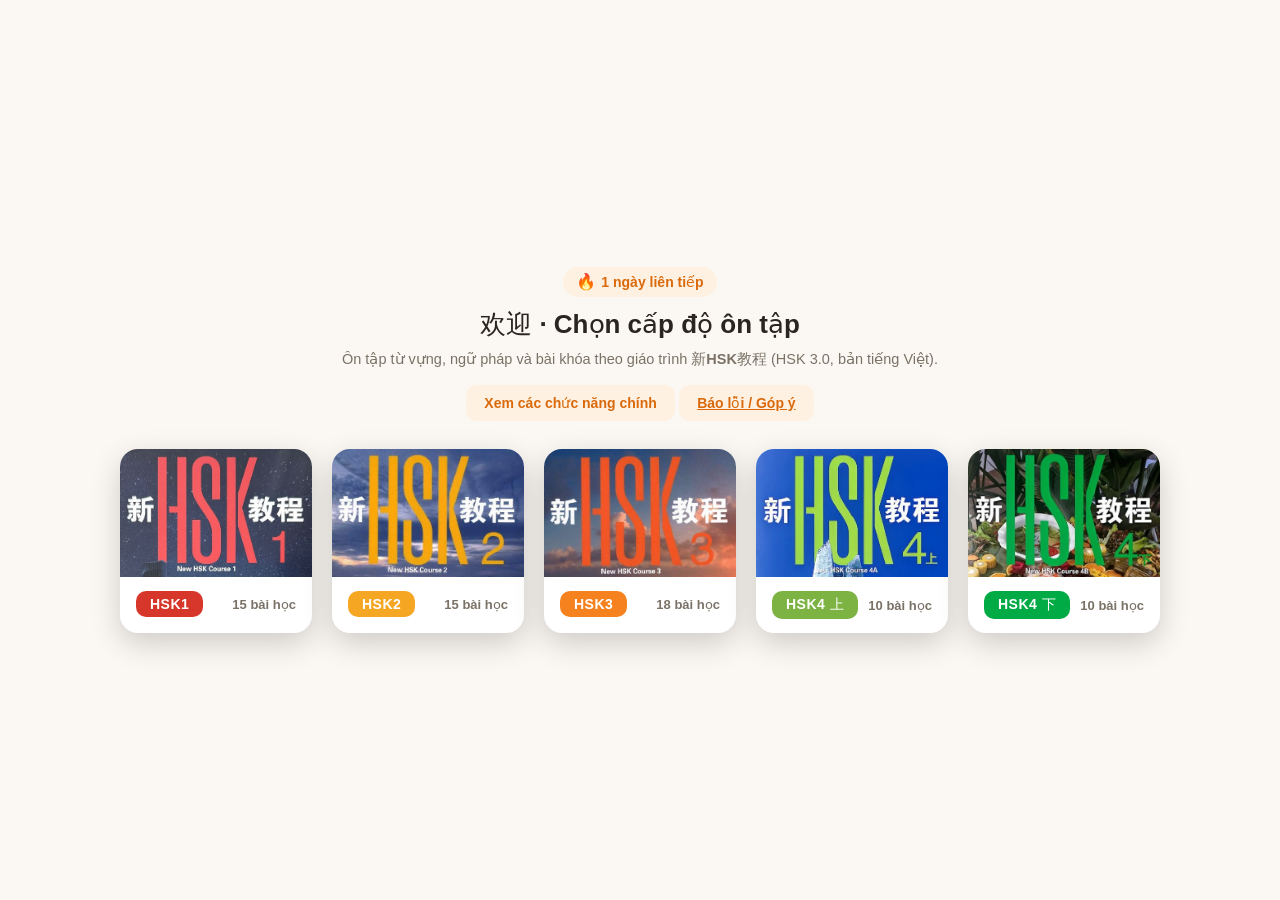
==== commit 72227292: "Add HSK4 3.0 B" ====
--- a/index.html
+++ b/index.html
@@ -64,7 +64,14 @@
       <a class="level-card" href="hsk4/index.html">
         <img class="level-cover" src="assets/covers/hsk4-cover.jpg" alt="新HSK教程4上">
         <div class="level-info">
-          <span class="level-badge badge-hsk4">HSK4</span>
+          <span class="level-badge badge-hsk4">HSK4 上</span>
+          <div class="level-meta">10 bài học</div>
+        </div>
+      </a>
+      <a class="level-card" href="hsk4-2/index.html">
+        <img class="level-cover" src="assets/covers/hsk4-2-cover.jpg" alt="新HSK教程4下">
+        <div class="level-info">
+          <span class="level-badge badge-hsk4b">HSK4 下</span>
           <div class="level-meta">10 bài học</div>
         </div>
       </a>
--- a/style.css
+++ b/style.css
@@ -300,6 +300,29 @@
   .text-scene { flex-direction: column; }
   .text-illustration { flex: none; max-width: none; width: 100%; max-height: 260px; position: static; order: -1; }
 }
+
+/* Reading comprehension Q&A */
+.qa-section { margin-top: 18px; padding-top: 16px; border-top: 1px dashed var(--line); }
+.qa-title { font-size: 14px; font-weight: 800; color: var(--orange-dark); margin-bottom: 10px; }
+.qa-item {
+  background: var(--bg); border: 1px solid var(--line); border-radius: 12px;
+  padding: 12px 14px; margin-bottom: 10px;
+}
+.qa-question { display: flex; gap: 8px; align-items: flex-start; }
+.qa-num { font-weight: 800; color: var(--orange-dark); font-size: 14px; flex-shrink: 0; }
+.qa-q-text { flex: 1; min-width: 0; }
+.qa-q-cn { font-size: 15px; font-weight: 600; }
+.qa-q-vn { font-size: 13px; color: var(--muted); margin-top: 2px; }
+.qa-reveal {
+  margin-top: 10px; background: var(--orange-light); color: var(--orange-dark); border: none;
+  font-size: 12px; font-weight: 700; padding: 6px 12px; border-radius: 8px; cursor: pointer;
+}
+.qa-reveal:hover { background: #ffe4c2; }
+.qa-answer {
+  margin-top: 10px; padding-top: 10px; border-top: 1px dashed var(--line);
+}
+.qa-a-cn { font-size: 15px; font-weight: 600; color: var(--green); }
+.qa-a-vn { font-size: 13px; color: var(--muted); margin-top: 2px; }
 .audio-row { display: flex; flex-wrap: wrap; gap: 14px; margin-bottom: 14px; }
 .audio-block {
   display: flex; flex-direction: column; gap: 4px;
@@ -393,6 +416,7 @@
 .modal-overlay {
   display: none; position: fixed; inset: 0; background: rgba(30,20,10,0.55);
   align-items: center; justify-content: center; z-index: 100; padding: 16px;
+  overscroll-behavior: contain;
 }
 .modal-overlay.show { display: flex; }
 .modal.flashcard-modal {
@@ -401,31 +425,43 @@
 }
 .flashcard-header { display: flex; justify-content: space-between; align-items: center; font-size: 13px; color: var(--muted); font-weight: 700; }
 .flashcard-header .icon-btn { background: var(--line); color: var(--ink); }
-.flashcard-stage { perspective: 1200px; }
+.flashcard-stage { perspective: 1200px; position: relative; touch-action: none; }
+.flashcard-stage.dragging { transition: none; }
 .flashcard {
-  position: relative; width: 100%; height: 260px; cursor: pointer;
+  position: relative; width: 100%; height: 440px; cursor: pointer;
   transform-style: preserve-3d; transition: transform .45s;
 }
+.fc-swipe-hint {
+  position: absolute; top: 14px; z-index: 5; pointer-events: none;
+  font-size: 13px; font-weight: 800; padding: 6px 14px; border-radius: 10px;
+  border: 2px solid; background: var(--card); opacity: 0; letter-spacing: .3px;
+}
+.fc-swipe-hint.fc-swipe-no { left: 14px; color: var(--red); border-color: var(--red); transform: rotate(-8deg); }
+.fc-swipe-hint.fc-swipe-yes { right: 14px; color: var(--green); border-color: var(--green); transform: rotate(8deg); }
 .flashcard.flipped { transform: rotateY(180deg); }
 .flashcard-face {
   position: absolute; inset: 0; backface-visibility: hidden;
   background: var(--card); border: 1px solid var(--line); border-radius: 16px;
   display: flex; flex-direction: column; align-items: center; justify-content: center;
-  padding: 20px; text-align: center; gap: 8px;
-}
-.flashcard-back { transform: rotateY(180deg); }
+  padding: 20px; text-align: center; gap: 8px; overflow-y: auto;
+}
+.flashcard-back { transform: rotateY(180deg); justify-content: flex-start; padding-top: 26px; }
 .fc-hanzi { font-size: 44px; font-weight: 800; }
 .fc-pinyin { font-size: 18px; color: var(--orange-dark); font-weight: 600; }
 .fc-pos { font-size: 12px; color: var(--muted); }
 .fc-vn { font-size: 18px; font-weight: 600; }
 .fc-hint { font-size: 12px; color: var(--muted); margin-top: 10px; }
+.fc-examples { width: 100%; text-align: left; margin-top: 14px; padding-top: 12px; border-top: 1px dashed var(--line); display: flex; flex-direction: column; gap: 8px; }
+.fc-examples .example-row { font-size: 12.5px; }
+.fc-examples .ex-cn { font-size: 14px; }
 .flashcard-controls { display: flex; justify-content: center; gap: 10px; }
 .flashcard-answers { display: flex; gap: 10px; }
 
 /* New-word meaning popup */
 .word-modal {
-  background: var(--bg); border-radius: 18px; width: 100%; max-width: 360px;
+  background: var(--bg); border-radius: 18px; width: 100%; max-width: 420px;
   padding: 16px; display: flex; flex-direction: column; gap: 14px;
+  max-height: 85vh; overflow-y: auto;
 }
 .word-modal-body { display: flex; flex-direction: column; align-items: center; gap: 6px; text-align: center; padding: 10px 0 4px; }
 .word-hanzi { font-size: 40px; font-weight: 800; }
@@ -434,6 +470,8 @@
 .word-vn { font-size: 17px; font-weight: 600; margin-top: 4px; }
 .word-modal-body .btn { margin-top: 10px; }
 .word-modal-actions { display: flex; gap: 8px; margin-top: 10px; }
+.word-examples-title { font-size: 13px; font-weight: 700; color: var(--ink); text-align: left; border-top: 1px dashed var(--line); padding-top: 12px; }
+.word-examples { display: flex; flex-direction: column; gap: 8px; text-align: left; }
 .word-modal-actions .btn { margin-top: 0; }
 
 /* Stroke order / handwriting practice modal */
@@ -486,7 +524,7 @@
   display: flex; flex-direction: column;
 }
 .level-card:hover { transform: translateY(-4px); box-shadow: 0 16px 40px rgba(0,0,0,0.28); }
-.level-card .level-cover { width: 100%; aspect-ratio: 3/4; object-fit: cover; object-position: top; display: block; }
+.level-card .level-cover { width: 100%; aspect-ratio: 3/2; object-fit: cover; object-position: top; display: block; }
 .level-info {
   display: flex; align-items: center; justify-content: space-between; gap: 10px;
   padding: 14px 16px;
@@ -499,6 +537,7 @@
 .level-badge.badge-hsk2 { background: #f5a623; }
 .level-badge.badge-hsk3 { background: #f5821f; }
 .level-badge.badge-hsk4 { background: #7cb342; }
+.level-badge.badge-hsk4b { background: #00ab45; }
 .level-card .level-meta { font-size: 13px; color: var(--muted); font-weight: 600; }
 
 
